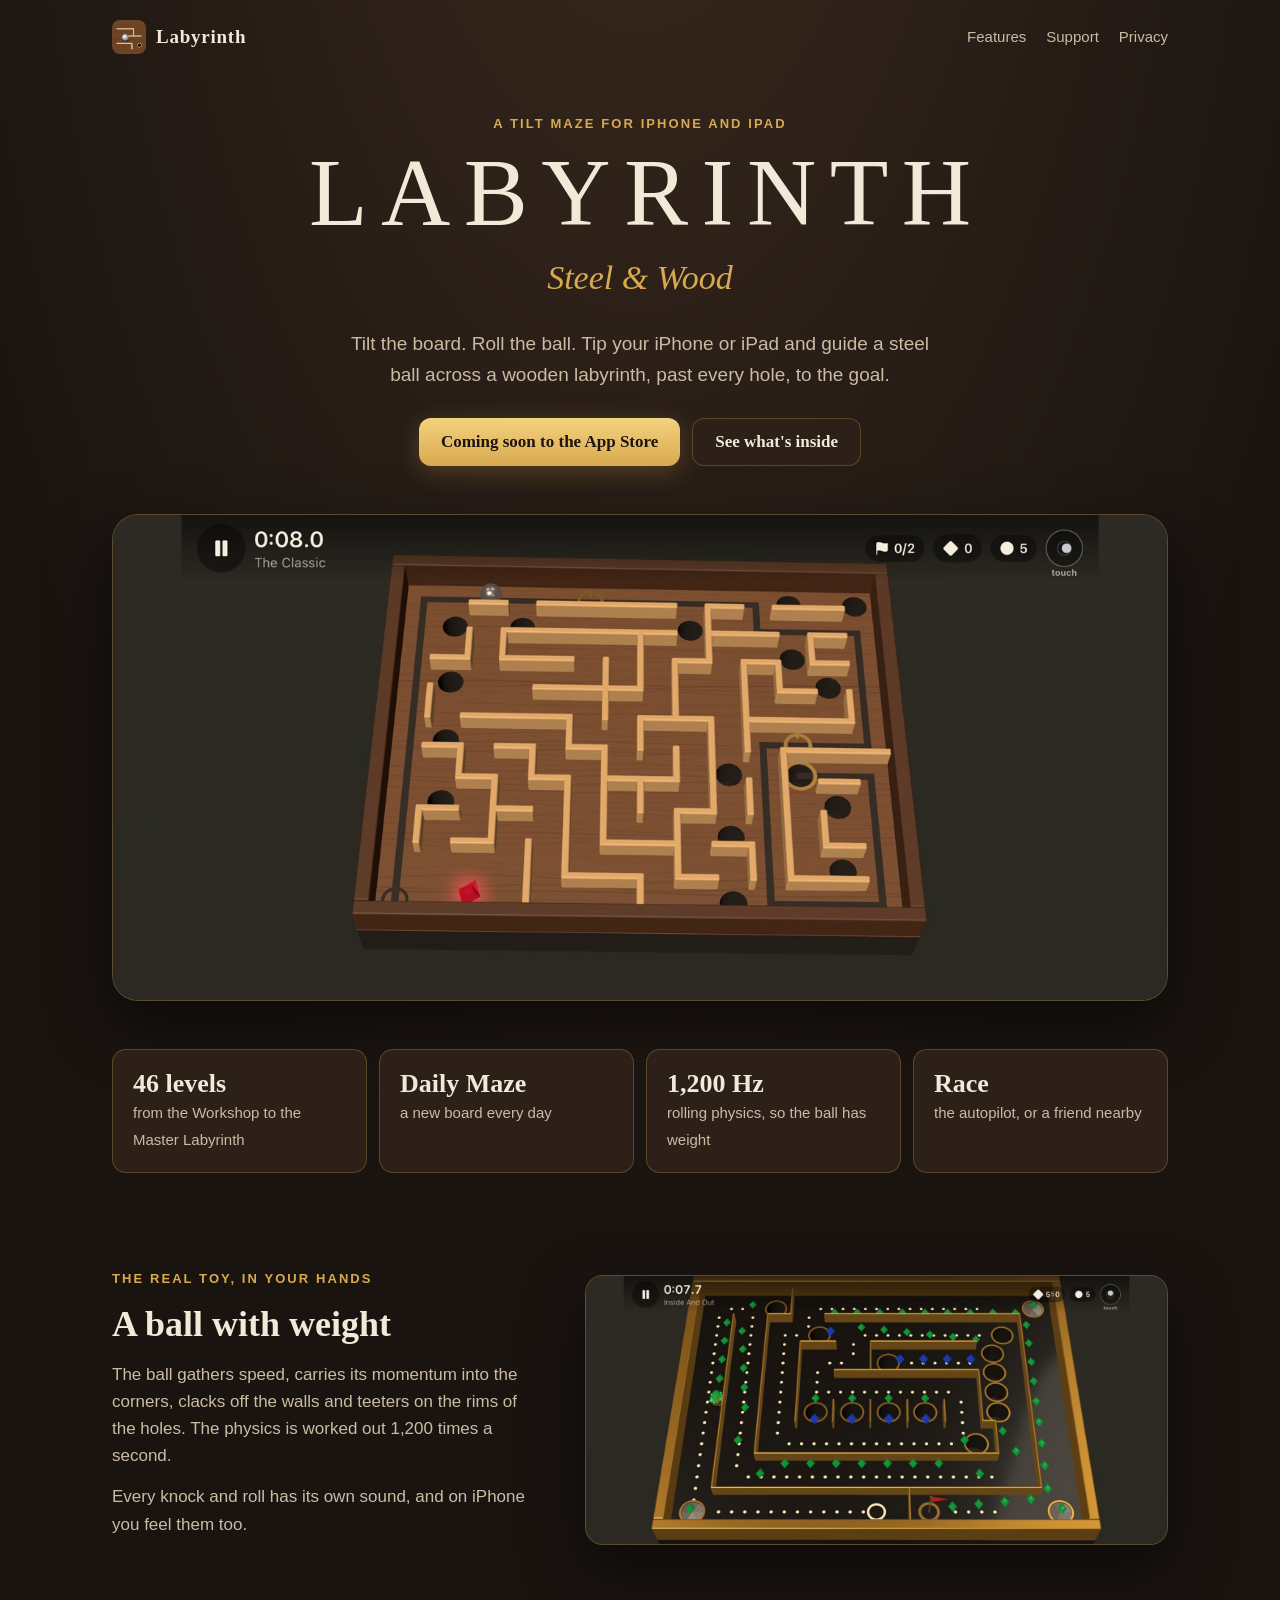
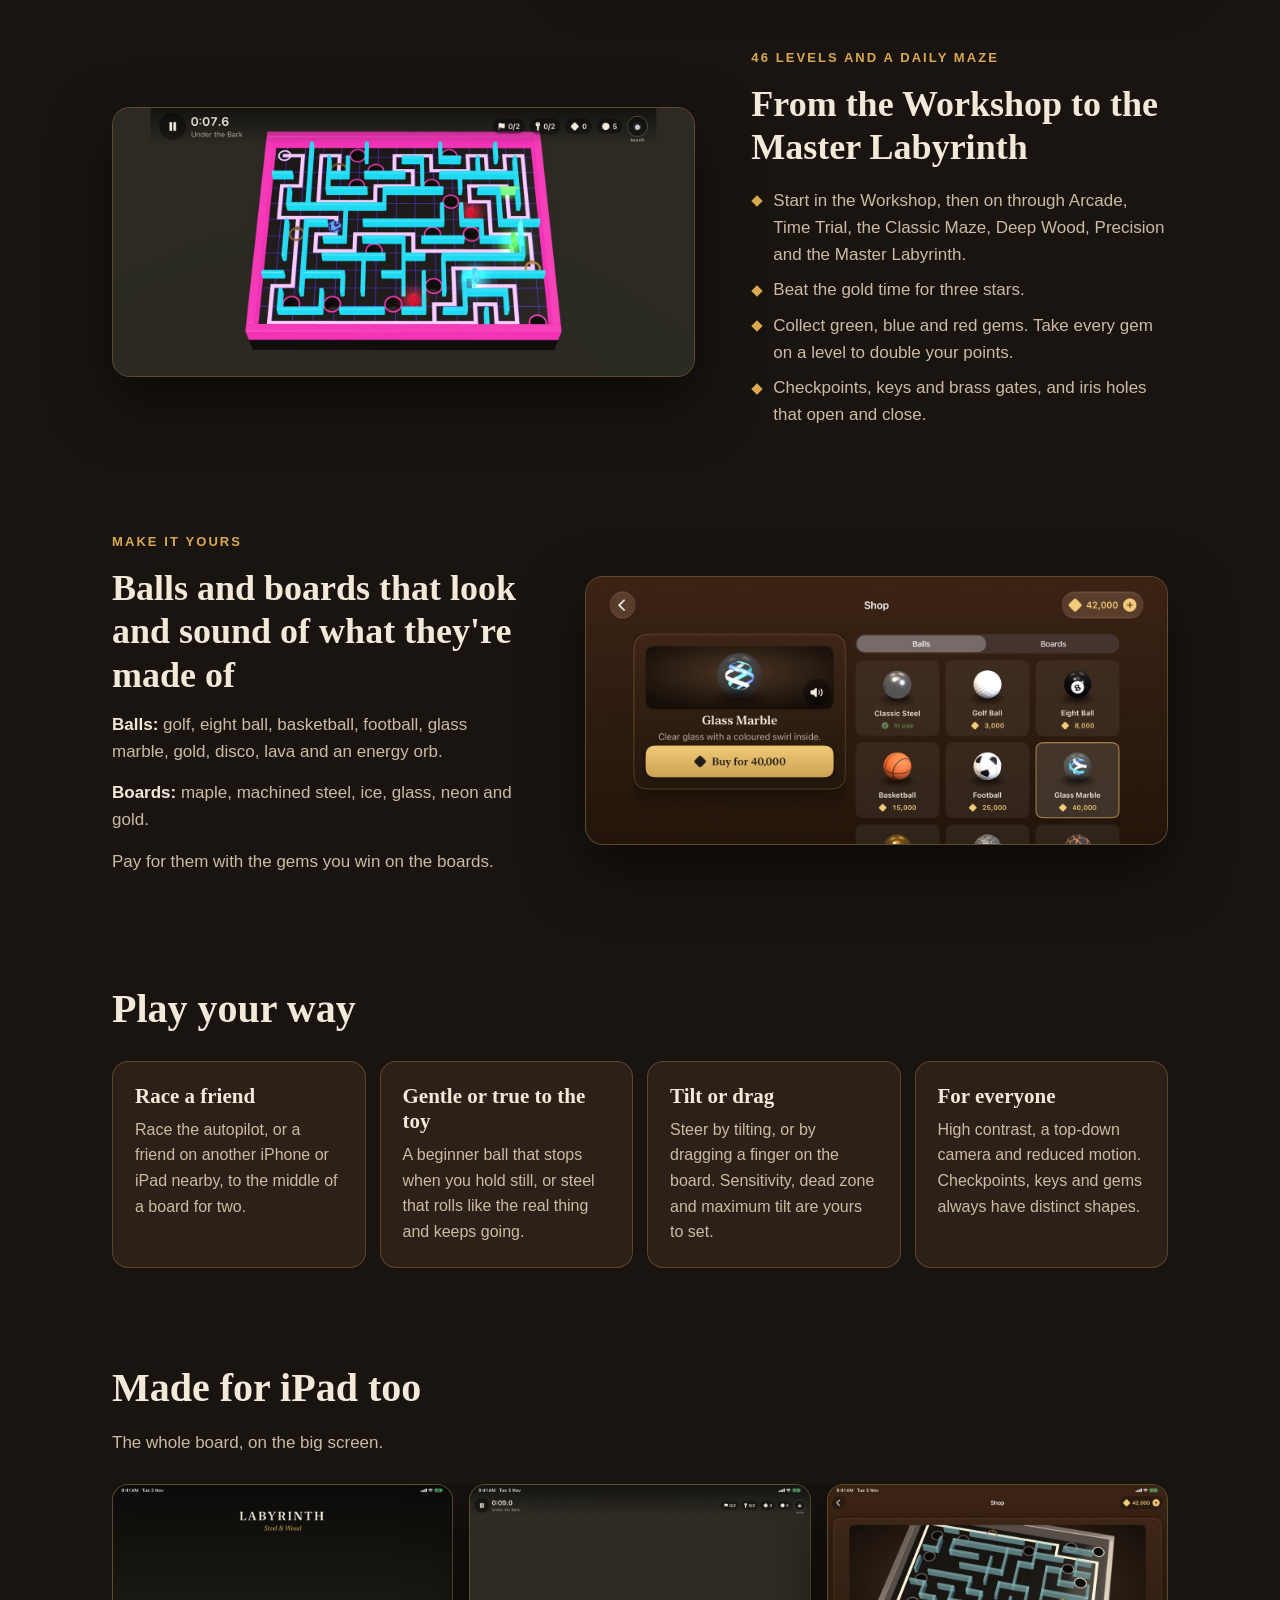
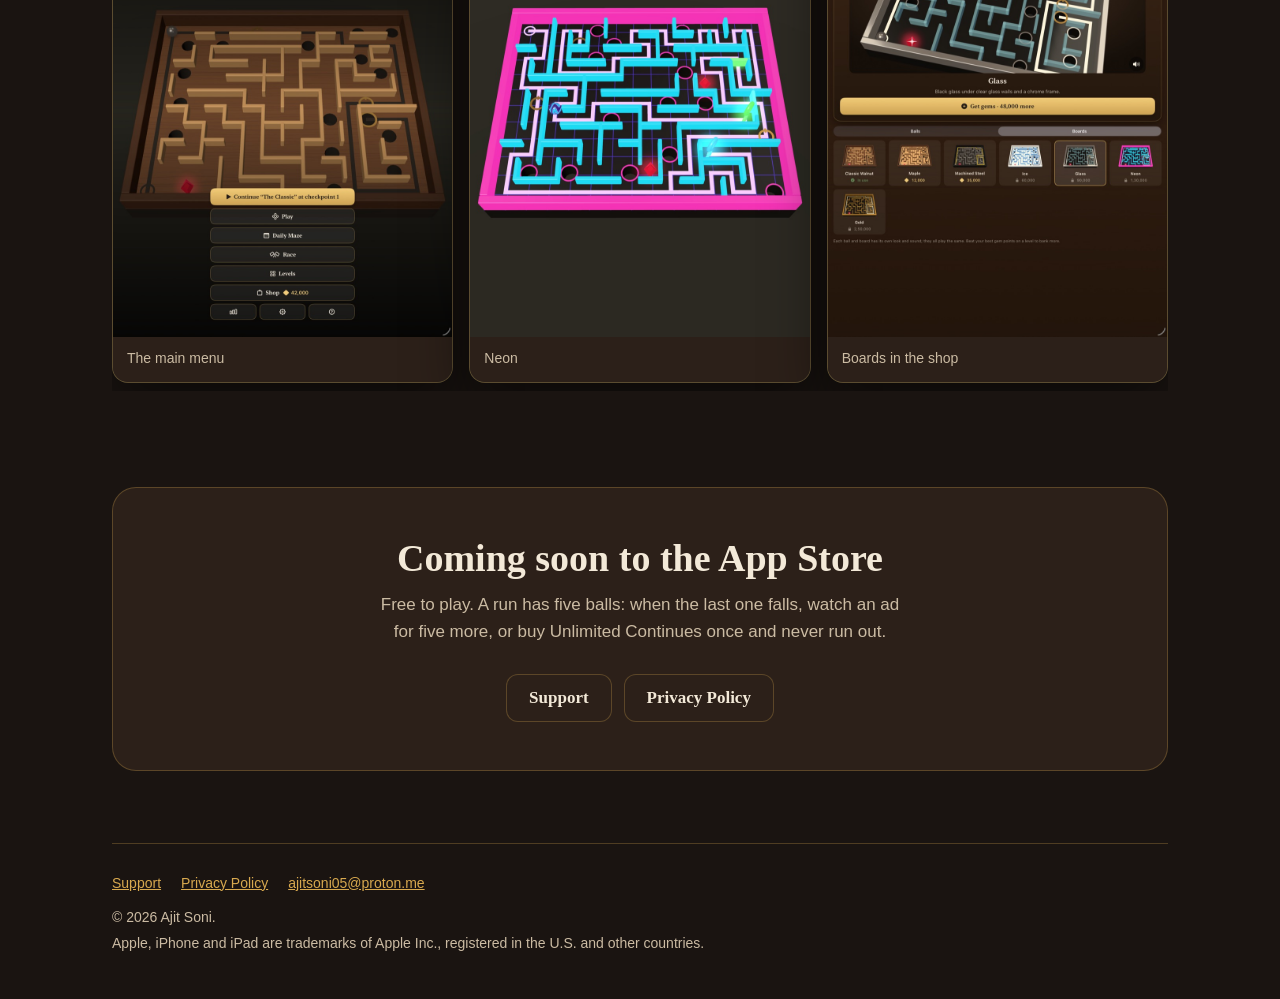
==== index.html @ 76970cca "Publish the site from Labyrinth 96ff4dd Co-Authored-By: Claude Opus 5.5 <noreply@anthropic.com>" ====
<!doctype html>
<html lang="en">
<head>
<meta charset="utf-8">
<meta name="viewport" content="width=device-width, initial-scale=1">
<title>Labyrinth: Steel &amp; Wood · the tilt maze for iPhone and iPad</title>
<meta name="description" content="Tip your iPhone or iPad and roll a steel ball through a wooden labyrinth, past the holes, to the goal. Real rolling physics, 46 levels and a new maze every day.">
<meta name="theme-color" content="#1a1411">
<link rel="canonical" href="https://ajitsoni05.github.io/">
<meta property="og:type" content="website">
<meta property="og:url" content="https://ajitsoni05.github.io/">
<meta property="og:title" content="Labyrinth: Steel &amp; Wood">
<meta property="og:description" content="Tilt the board. Roll the ball. The wooden tilt maze for iPhone and iPad.">
<meta property="og:image" content="https://ajitsoni05.github.io/images/iphone-01-classic.jpg">
<meta name="twitter:card" content="summary_large_image">
<link rel="icon" href="favicon.png" type="image/png">
<link rel="apple-touch-icon" href="apple-touch-icon.png">
<link rel="stylesheet" href="style.css">
</head>
<body>
<header class="site-header wrap">
<a class="brand" href="index.html"><img src="images/icon-256.png" alt="" width="34" height="34"><span>Labyrinth</span></a>
<nav><a href="#features">Features</a><a href="support.html">Support</a><a href="privacy.html">Privacy</a></nav>
</header>

<main class="wrap">
<section class="intro">
<p class="eyebrow">A tilt maze for iPhone and iPad</p>
<h1 class="wordmark">LABYRINTH</h1>
<p class="wordmark-sub">Steel &amp; Wood</p>
<p class="tagline">Tilt the board. Roll the ball. Tip your iPhone or iPad and guide a steel ball across a wooden labyrinth, past every hole, to the goal.</p>
<div class="actions">
<!-- When the game is live, replace this with Apple's "Download on the App Store" badge linking to the listing. -->
<span class="button button-gold soon">Coming soon to the App Store</span>
<a class="button button-quiet" href="#features">See what's inside</a>
</div>
<figure class="shot hero-shot"><img src="images/iphone-01-classic.jpg" width="1434" height="660" alt="The Classic: a walnut labyrinth board with a steel ball, maple walls, holes and a red gem."></figure>
</section>

<section class="facts" aria-label="At a glance">
<div class="fact"><b>46 levels</b><span>from the Workshop to the Master Labyrinth</span></div>
<div class="fact"><b>Daily Maze</b><span>a new board every day</span></div>
<div class="fact"><b>1,200 Hz</b><span>rolling physics, so the ball has weight</span></div>
<div class="fact"><b>Race</b><span>the autopilot, or a friend nearby</span></div>
</section>

<section class="feature" id="features">
<div class="feature-text">
<p class="eyebrow">The real toy, in your hands</p>
<h2>A ball with weight</h2>
<p>The ball gathers speed, carries its momentum into the corners, clacks off the walls and teeters on the rims of the holes. The physics is worked out 1,200 times a second.</p>
<p>Every knock and roll has its own sound, and on iPhone you feel them too.</p>
</div>
<figure class="shot"><img src="images/iphone-03-gold.jpg" width="1434" height="660" loading="lazy" alt="Inside and Out on the gold board, with rows of green and blue gems around the holes."></figure>
</section>

<section class="feature flip">
<div class="feature-text">
<p class="eyebrow">46 levels and a Daily Maze</p>
<h2>From the Workshop to the Master Labyrinth</h2>
<ul class="ticks">
<li>Start in the Workshop, then on through Arcade, Time Trial, the Classic Maze, Deep Wood, Precision and the Master Labyrinth.</li>
<li>Beat the gold time for three stars.</li>
<li>Collect green, blue and red gems. Take every gem on a level to double your points.</li>
<li>Checkpoints, keys and brass gates, and iris holes that open and close.</li>
</ul>
</div>
<figure class="shot"><img src="images/iphone-02-neon.jpg" width="1434" height="660" loading="lazy" alt="Under the Bark on the neon board: cyan walls, pink holes, keys and gems, with the energy orb."></figure>
</section>

<section class="feature">
<div class="feature-text">
<p class="eyebrow">Make it yours</p>
<h2>Balls and boards that look and sound of what they're made of</h2>
<p><strong>Balls:</strong> golf, eight ball, basketball, football, glass marble, gold, disco, lava and an energy orb.</p>
<p><strong>Boards:</strong> maple, machined steel, ice, glass, neon and gold.</p>
<p>Pay for them with the gems you win on the boards.</p>
</div>
<figure class="shot"><img src="images/iphone-04-shop-balls.jpg" width="1434" height="660" loading="lazy" alt="The shop, with the glass marble chosen, next to golf, eight ball, basketball and football balls."></figure>
</section>

<section class="section">
<h2 class="section-title">Play your way</h2>
<div class="cards">
<div class="card"><h3>Race a friend</h3><p>Race the autopilot, or a friend on another iPhone or iPad nearby, to the middle of a board for two.</p></div>
<div class="card"><h3>Gentle or true to the toy</h3><p>A beginner ball that stops when you hold still, or steel that rolls like the real thing and keeps going.</p></div>
<div class="card"><h3>Tilt or drag</h3><p>Steer by tilting, or by dragging a finger on the board. Sensitivity, dead zone and maximum tilt are yours to set.</p></div>
<div class="card"><h3>For everyone</h3><p>High contrast, a top-down camera and reduced motion. Checkpoints, keys and gems always have distinct shapes.</p></div>
</div>
</section>

<section class="section">
<h2 class="section-title">Made for iPad too</h2>
<p>The whole board, on the big screen.</p>
<div class="ipads">
<figure class="shot"><img src="images/ipad-06-menu.jpg" width="860" height="1146" loading="lazy" alt="The main menu on iPad, over the Classic board."><figcaption>The main menu</figcaption></figure>
<figure class="shot"><img src="images/ipad-02-neon.jpg" width="860" height="1146" loading="lazy" alt="The neon board on iPad."><figcaption>Neon</figcaption></figure>
<figure class="shot"><img src="images/ipad-05-shop-boards.jpg" width="860" height="1146" loading="lazy" alt="The shop's boards on iPad."><figcaption>Boards in the shop</figcaption></figure>
</div>
</section>

<section class="closing">
<h2>Coming soon to the App Store</h2>
<p>Free to play. A run has five balls: when the last one falls, watch an ad for five more, or buy Unlimited Continues once and never run out.</p>
<div class="actions"><a class="button button-quiet" href="support.html">Support</a><a class="button button-quiet" href="privacy.html">Privacy Policy</a></div>
</section>
</main>

<footer class="site-footer wrap">
<nav><a href="support.html">Support</a><a href="privacy.html">Privacy Policy</a><a href="mailto:ajitsoni05@proton.me?subject=Labyrinth%3A%20Steel%20%26%20Wood">ajitsoni05@proton.me</a></nav>
<p>© 2026 Ajit Soni.</p>
<p>Apple, iPhone and iPad are trademarks of Apple Inc., registered in the U.S. and other countries.</p>
</footer>
</body>
</html>
---- style.css ----
/* The site's look follows the game's: dark wood, paper text, brass trim. One sheet for every page. */
:root {
  color-scheme: dark;
  --bg: #1a1411; --wood: #241710; --panel: #2c2019; --panel-2: #36271d;
  --line: rgba(216, 169, 79, 0.28); --paper: #f3e9d8; --muted: #cbbba3; --brass: #d8a94f; --brass-bright: #f0c977;
  --serif: ui-serif, "New York", Georgia, "Times New Roman", serif;
  --sans: -apple-system, BlinkMacSystemFont, "Helvetica Neue", Arial, sans-serif;
}
* { box-sizing: border-box; }
html { scroll-behavior: smooth; }
@media (prefers-reduced-motion: reduce) { html { scroll-behavior: auto; } }
body {
  margin: 0; color: var(--paper); font: 17px/1.6 var(--sans);
  background: radial-gradient(ellipse 90% 60% at 50% -10%, #3b2a1e 0%, var(--bg) 65%) no-repeat, var(--bg);
}
img { display: block; max-width: 100%; height: auto; }
a { color: var(--brass); }
a:hover { color: var(--brass-bright); }
h1, h2, h3 { font-family: var(--serif); font-weight: 600; line-height: 1.2; }
p, li { color: var(--muted); }
strong { color: var(--paper); }
.wrap { max-width: 1120px; margin: 0 auto; padding: 0 16px; }
@media (min-width: 720px) { .wrap { padding: 0 32px; } }

/* Header and footer, on every page */
.site-header { display: flex; align-items: center; justify-content: space-between; gap: 16px; padding-top: 20px; padding-bottom: 20px; }
.brand { display: flex; align-items: center; gap: 10px; color: var(--paper); text-decoration: none; font-family: var(--serif); font-size: 19px; font-weight: 600; letter-spacing: 0.04em; }
.brand img { width: 34px; height: 34px; border-radius: 8px; }
.site-header nav { display: flex; gap: 20px; font-size: 15px; }
.site-header nav a { color: var(--muted); text-decoration: none; }
.site-header nav a:hover, .site-header nav a[aria-current] { color: var(--paper); }
@media (max-width: 560px) { .brand span { display: none; } .site-header nav { gap: 16px; } }
.site-footer { margin-top: 72px; padding-bottom: 40px; font-size: 14px; color: var(--muted); }
.site-footer::before { content: ""; display: block; border-top: 1px solid var(--line); margin-bottom: 28px; }
.site-footer p { margin: 4px 0; }
.site-footer nav { display: flex; flex-wrap: wrap; gap: 8px 20px; margin-bottom: 12px; }

/* Text pages: support and privacy */
.page { max-width: 720px; margin: 0 auto; padding: 16px 16px 0; }
.page h1 { font-size: 34px; margin: 8px 0 12px; }
.page h2 { font-size: 23px; margin: 36px 0 8px; }
.page ul { padding-left: 22px; }
.hero { background: var(--panel); border: 1px solid var(--line); border-radius: 16px; padding: 24px; margin: 8px 0 24px; }
.hero p { margin: 0; }

/* Landing page */
.eyebrow { margin: 0 0 10px; font-size: 13px; font-weight: 600; letter-spacing: 0.16em; text-transform: uppercase; color: var(--brass); }
.intro { text-align: center; padding-top: 40px; }
.wordmark { margin: 0; font-size: clamp(46px, 10vw, 96px); font-weight: 500; letter-spacing: 0.14em; line-height: 1; padding-left: 0.14em; }
.wordmark-sub { margin: 10px 0 0; font-family: var(--serif); font-style: italic; font-size: clamp(22px, 3.6vw, 34px); color: var(--brass); }
.tagline { max-width: 580px; margin: 24px auto 0; font-size: 19px; }
.actions { display: flex; flex-wrap: wrap; justify-content: center; gap: 12px; margin-top: 28px; }
.button { display: inline-flex; align-items: center; gap: 8px; min-height: 48px; padding: 0 22px; border-radius: 12px; font-family: var(--serif); font-size: 17px; font-weight: 600; text-decoration: none; }
.button-gold { background: linear-gradient(#f3d27f, #d8a94f); color: #1d140d; box-shadow: 0 6px 24px rgba(216, 169, 79, 0.25); }
.button-gold:hover { color: #1d140d; filter: brightness(1.06); }
.button-quiet { border: 1px solid var(--line); background: var(--panel); color: var(--paper); }
.button-quiet:hover { color: var(--paper); background: var(--panel-2); }
.soon { cursor: default; }
.shot { margin: 0; border-radius: 18px; overflow: hidden; border: 1px solid var(--line); background: #2b2824; box-shadow: 0 24px 60px rgba(0, 0, 0, 0.55); }
.hero-shot { margin-top: 48px; }
@media (min-width: 720px) { .hero-shot { border-radius: 26px; } }

.facts { display: grid; grid-template-columns: repeat(2, 1fr); gap: 12px; margin-top: 48px; }
@media (min-width: 860px) { .facts { grid-template-columns: repeat(4, 1fr); } }
.fact { background: var(--panel); border: 1px solid var(--line); border-radius: 14px; padding: 18px 20px; }
.fact b { display: block; font-family: var(--serif); font-size: 26px; font-weight: 600; color: var(--paper); line-height: 1.2; }
.fact span { font-size: 15px; color: var(--muted); }

.section { margin-top: 96px; }
.section-title { font-size: clamp(28px, 4vw, 40px); margin: 0 0 12px; }
.feature { display: grid; gap: 28px; align-items: center; margin-top: 96px; }
@media (min-width: 860px) {
  .feature { grid-template-columns: 5fr 7fr; gap: 56px; }
  .feature.flip { grid-template-columns: 7fr 5fr; }
  .feature.flip .feature-text { order: 2; }
}
.feature h2 { font-size: clamp(26px, 3.4vw, 36px); margin: 0 0 14px; }
.feature p { margin: 0 0 14px; }
.ticks { list-style: none; padding: 0; margin: 18px 0 0; }
.ticks li { position: relative; padding-left: 22px; margin: 8px 0; }
.ticks li::before { content: ""; position: absolute; left: 2px; top: 0.62em; width: 8px; height: 8px; background: var(--brass); transform: rotate(45deg); }

.cards { display: grid; gap: 14px; grid-template-columns: repeat(auto-fit, minmax(240px, 1fr)); margin-top: 28px; }
.card { background: var(--panel); border: 1px solid var(--line); border-radius: 16px; padding: 22px; }
.card h3 { font-size: 21px; margin: 0 0 8px; }
.card p { margin: 0; font-size: 16px; }

.ipads { display: grid; grid-auto-flow: column; grid-auto-columns: minmax(240px, 1fr); gap: 16px; margin-top: 28px; overflow-x: auto; scroll-snap-type: x mandatory; padding-bottom: 8px; }
.ipads .shot { scroll-snap-align: start; border-radius: 16px; }
.ipads figcaption { padding: 10px 14px 12px; font-size: 14px; color: var(--muted); background: var(--panel); }

.closing { text-align: center; margin-top: 96px; padding: 48px 24px; background: var(--panel); border: 1px solid var(--line); border-radius: 24px; }
.closing h2 { font-size: clamp(26px, 4vw, 38px); margin: 0 0 10px; }
.closing p { margin: 0 auto; max-width: 520px; }
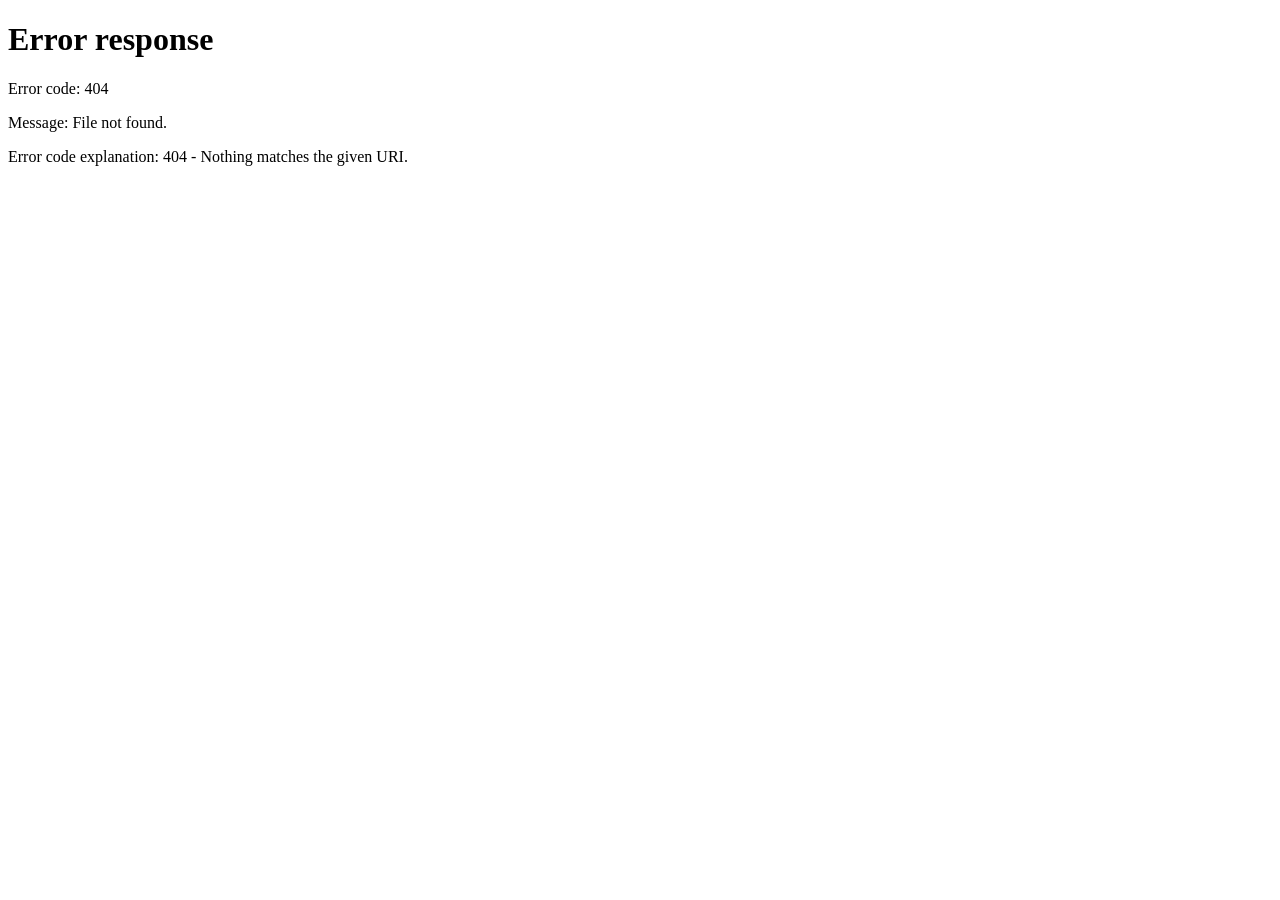
==== commit bc1e1ea4: "Publish the site from Labyrinth c9760f7 Co-Authored-By: Claude Opus 5.5 <noreply@anthropic.com>" ====
--- a/index.html
+++ b/index.html
@@ -2,114 +2,13 @@
 <html lang="en">
 <head>
 <meta charset="utf-8">
-<meta name="viewport" content="width=device-width, initial-scale=1">
-<title>Labyrinth: Steel &amp; Wood · the tilt maze for iPhone and iPad</title>
-<meta name="description" content="Tip your iPhone or iPad and roll a steel ball through a wooden labyrinth, past the holes, to the goal. Real rolling physics, 46 levels and a new maze every day.">
-<meta name="theme-color" content="#1a1411">
-<link rel="canonical" href="https://ajitsoni05.github.io/">
-<meta property="og:type" content="website">
-<meta property="og:url" content="https://ajitsoni05.github.io/">
-<meta property="og:title" content="Labyrinth: Steel &amp; Wood">
-<meta property="og:description" content="Tilt the board. Roll the ball. The wooden tilt maze for iPhone and iPad.">
-<meta property="og:image" content="https://ajitsoni05.github.io/images/iphone-01-classic.jpg">
-<meta name="twitter:card" content="summary_large_image">
-<link rel="icon" href="favicon.png" type="image/png">
-<link rel="apple-touch-icon" href="apple-touch-icon.png">
-<link rel="stylesheet" href="style.css">
+<title>Ajit Soni</title>
+<!-- The root belongs to the portfolio (its own repo, ajitsoni05/portfolio); the game is in labyrinth/. -->
+<meta http-equiv="refresh" content="0; url=portfolio/">
+<link rel="canonical" href="https://ajitsoni05.github.io/portfolio/">
+<style>body { margin: 0; padding: 24px 16px; background: #1a1411; color: #f3e9d8; font: 17px/1.6 -apple-system, sans-serif; } a { color: #d8a94f; }</style>
 </head>
 <body>
-<header class="site-header wrap">
-<a class="brand" href="index.html"><img src="images/icon-256.png" alt="" width="34" height="34"><span>Labyrinth</span></a>
-<nav><a href="#features">Features</a><a href="support.html">Support</a><a href="privacy.html">Privacy</a></nav>
-</header>
-
-<main class="wrap">
-<section class="intro">
-<p class="eyebrow">A tilt maze for iPhone and iPad</p>
-<h1 class="wordmark">LABYRINTH</h1>
-<p class="wordmark-sub">Steel &amp; Wood</p>
-<p class="tagline">Tilt the board. Roll the ball. Tip your iPhone or iPad and guide a steel ball across a wooden labyrinth, past every hole, to the goal.</p>
-<div class="actions">
-<!-- When the game is live, replace this with Apple's "Download on the App Store" badge linking to the listing. -->
-<span class="button button-gold soon">Coming soon to the App Store</span>
-<a class="button button-quiet" href="#features">See what's inside</a>
-</div>
-<figure class="shot hero-shot"><img src="images/iphone-01-classic.jpg" width="1434" height="660" alt="The Classic: a walnut labyrinth board with a steel ball, maple walls, holes and a red gem."></figure>
-</section>
-
-<section class="facts" aria-label="At a glance">
-<div class="fact"><b>46 levels</b><span>from the Workshop to the Master Labyrinth</span></div>
-<div class="fact"><b>Daily Maze</b><span>a new board every day</span></div>
-<div class="fact"><b>1,200 Hz</b><span>rolling physics, so the ball has weight</span></div>
-<div class="fact"><b>Race</b><span>the autopilot, or a friend nearby</span></div>
-</section>
-
-<section class="feature" id="features">
-<div class="feature-text">
-<p class="eyebrow">The real toy, in your hands</p>
-<h2>A ball with weight</h2>
-<p>The ball gathers speed, carries its momentum into the corners, clacks off the walls and teeters on the rims of the holes. The physics is worked out 1,200 times a second.</p>
-<p>Every knock and roll has its own sound, and on iPhone you feel them too.</p>
-</div>
-<figure class="shot"><img src="images/iphone-03-gold.jpg" width="1434" height="660" loading="lazy" alt="Inside and Out on the gold board, with rows of green and blue gems around the holes."></figure>
-</section>
-
-<section class="feature flip">
-<div class="feature-text">
-<p class="eyebrow">46 levels and a Daily Maze</p>
-<h2>From the Workshop to the Master Labyrinth</h2>
-<ul class="ticks">
-<li>Start in the Workshop, then on through Arcade, Time Trial, the Classic Maze, Deep Wood, Precision and the Master Labyrinth.</li>
-<li>Beat the gold time for three stars.</li>
-<li>Collect green, blue and red gems. Take every gem on a level to double your points.</li>
-<li>Checkpoints, keys and brass gates, and iris holes that open and close.</li>
-</ul>
-</div>
-<figure class="shot"><img src="images/iphone-02-neon.jpg" width="1434" height="660" loading="lazy" alt="Under the Bark on the neon board: cyan walls, pink holes, keys and gems, with the energy orb."></figure>
-</section>
-
-<section class="feature">
-<div class="feature-text">
-<p class="eyebrow">Make it yours</p>
-<h2>Balls and boards that look and sound of what they're made of</h2>
-<p><strong>Balls:</strong> golf, eight ball, basketball, football, glass marble, gold, disco, lava and an energy orb.</p>
-<p><strong>Boards:</strong> maple, machined steel, ice, glass, neon and gold.</p>
-<p>Pay for them with the gems you win on the boards.</p>
-</div>
-<figure class="shot"><img src="images/iphone-04-shop-balls.jpg" width="1434" height="660" loading="lazy" alt="The shop, with the glass marble chosen, next to golf, eight ball, basketball and football balls."></figure>
-</section>
-
-<section class="section">
-<h2 class="section-title">Play your way</h2>
-<div class="cards">
-<div class="card"><h3>Race a friend</h3><p>Race the autopilot, or a friend on another iPhone or iPad nearby, to the middle of a board for two.</p></div>
-<div class="card"><h3>Gentle or true to the toy</h3><p>A beginner ball that stops when you hold still, or steel that rolls like the real thing and keeps going.</p></div>
-<div class="card"><h3>Tilt or drag</h3><p>Steer by tilting, or by dragging a finger on the board. Sensitivity, dead zone and maximum tilt are yours to set.</p></div>
-<div class="card"><h3>For everyone</h3><p>High contrast, a top-down camera and reduced motion. Checkpoints, keys and gems always have distinct shapes.</p></div>
-</div>
-</section>
-
-<section class="section">
-<h2 class="section-title">Made for iPad too</h2>
-<p>The whole board, on the big screen.</p>
-<div class="ipads">
-<figure class="shot"><img src="images/ipad-06-menu.jpg" width="860" height="1146" loading="lazy" alt="The main menu on iPad, over the Classic board."><figcaption>The main menu</figcaption></figure>
-<figure class="shot"><img src="images/ipad-02-neon.jpg" width="860" height="1146" loading="lazy" alt="The neon board on iPad."><figcaption>Neon</figcaption></figure>
-<figure class="shot"><img src="images/ipad-05-shop-boards.jpg" width="860" height="1146" loading="lazy" alt="The shop's boards on iPad."><figcaption>Boards in the shop</figcaption></figure>
-</div>
-</section>
-
-<section class="closing">
-<h2>Coming soon to the App Store</h2>
-<p>Free to play. A run has five balls: when the last one falls, watch an ad for five more, or buy Unlimited Continues once and never run out.</p>
-<div class="actions"><a class="button button-quiet" href="support.html">Support</a><a class="button button-quiet" href="privacy.html">Privacy Policy</a></div>
-</section>
-</main>
-
-<footer class="site-footer wrap">
-<nav><a href="support.html">Support</a><a href="privacy.html">Privacy Policy</a><a href="mailto:ajitsoni05@proton.me?subject=Labyrinth%3A%20Steel%20%26%20Wood">ajitsoni05@proton.me</a></nav>
-<p>© 2026 Ajit Soni.</p>
-<p>Apple, iPhone and iPad are trademarks of Apple Inc., registered in the U.S. and other countries.</p>
-</footer>
+<p><a href="portfolio/">Ajit Soni · Portfolio</a></p>
 </body>
 </html>
